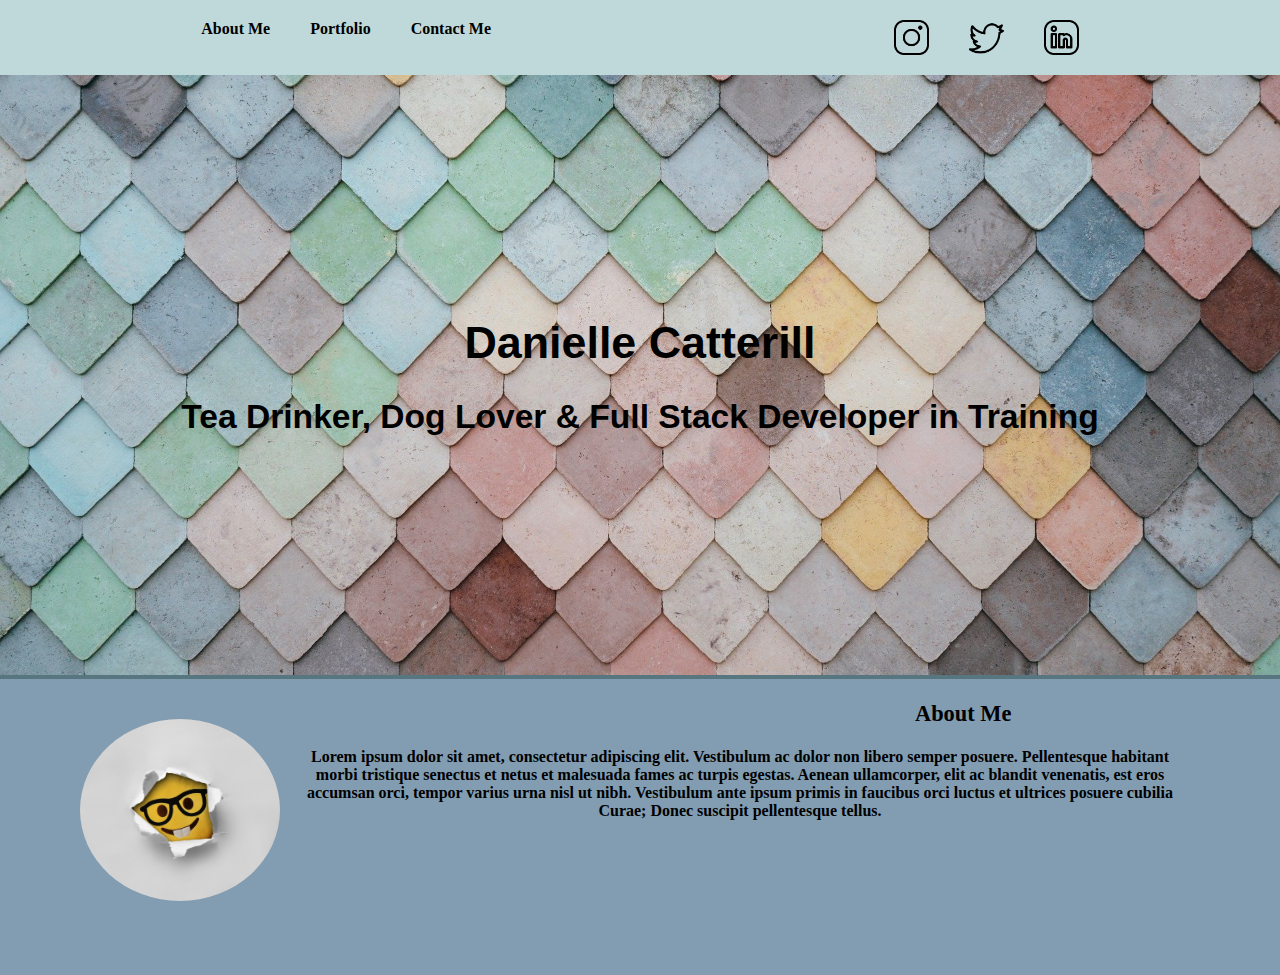
==== task-header.html @ fe7c530a "Merge pull request #2 from danicatt/aboutme" ====
<html>
	<head>
		<link rel="stylesheet" href="task-header.css">
		<meta name="viewport" content="width=device-width, initial-scale=1.0"> 
	</head>
	
	<body>
		<nav class="firstnav">
			<div class="infobar">
				<a href="aboutme"> About Me </a>
				<a href="portfolio"> Portfolio </a>
				<a href="contactme"> Contact Me </a>
			</div>
			
			<div class="social">
				<a href="https://uk.linkedin.com/"><img src="LinkedinLogo.png" img class="socialicons"></a>
				<a href="https://twitter.com/?lang=en-gb"><img src="twitter.png" img class="socialicons"></a>
				<a href="https://www.instagram.com/"><img src="instagram.png" img class="socialicons"></a>
			</div>
		</nav>
		
		<header class="mainintro">
			<div class="maintitle">
				<h1>Danielle Catterill</h1>
				<h2>Tea Drinker, Dog Lover & Full Stack Developer in Training</h2>
			</div>	
		</header>
		
		<section class="aboutme">
				<div><img src="smiley-2055681_1920.jpg" img class="aboutmepic"></div>	
				<div class="aboutmetext">
				<h2>About Me</h2>
				<h3>Lorem ipsum dolor sit amet, consectetur adipiscing elit. Vestibulum ac dolor non libero semper posuere. Pellentesque habitant morbi tristique senectus et netus et 				malesuada fames ac turpis egestas. Aenean ullamcorper, elit ac blandit venenatis, est eros accumsan orci, tempor varius urna nisl ut nibh. Vestibulum ante ipsum primis in 				faucibus orci luctus et ultrices posuere cubilia Curae; Donec suscipit pellentesque tellus.</h3>
				</div>	
		</section>
		
	</body>
</html>
---- task-header.css ----
* {
	box-sizing: border-box;	
}

body {
	margin: 0 auto;
	font-size: 62.5%;
	}

/* Navbar */

.firstnav {
	display: flex;
	flex-direction: row;
	justify-content: space-around;
	width: 100%;
	height: 75px;
	text-decoration: none;
	background-color: rgb(191, 217, 218);
	}

.infobar {
	display: flex;
	justify-content: space-around;
	}

.infobar a {
	display: block;
	flex: flex-start;
	text-decoration: none;
	color: rgb(0, 0, 0);
	padding-top: 20px;
	padding-right: 20px;
	padding-bottom: 20px;
	padding-left: 20px;
	font-family: verdana;
	font-size: 1rem;
	font-weight: bold;
	}
	
.social a {
	display: block;
	float: right;
	padding-top: 20px;
	padding-right: 20px;
	padding-bottom: 20px;
	padding-left: 20px;
	}
	
.socialicons {
	width: 35px;
	height: 35px;
	background-color: rgb(191, 217, 218);
	}

/* Header section (Main image, name & blurb)*/
	
.mainintro {
	width: 100%;
	height: 600px;
	background-image: url(tiles.jpg);
	background-repeat: no-repeat;
	background-position: center;
	background-size: cover;
	display: flex;
	justify-content: center;
	align-items: center;
	text-align: center;
	}
	
.mainintro {
	color: rgb(0,0,0);
	font-family: helvetica;
	font-size: 1.4rem;
	}

@media only screen and (max-width:600px) {
	html {
		 width:100%;}
	 	 }
	
@media only screen and (max-width:600px) {
	.firstnav {
		display: flex;
		flex-direction: column;
		align-items: center;
		padding: 0;
		}
	
	.infobar {
		margin-top: 15%;
		}
		
	.social {
		background-color: rgb(191, 217, 218);
		}
			
	.infobar a {
		text-align: center;
		}
		}
		
/* About Me Section */
		
.aboutme {
	display: flex;
	align-items:row;
	border-top: 4px solid rgb(87, 118, 128);
	width: 100%;
	height: 300px;
	margin: 0;
	background-color: rgb(130, 157, 178);
	}

.aboutme h2 {
	margin: 2%;
	margin-left: 715px;
	font-size: 1.4rem;
	font-family: verdana;
	}
	
.aboutme h3 {
	margin-left: 100px;
	margin-right: 100px;
	text-align: center;
	font-size: 1rem;
	font-family: verdana;
	}
	
.aboutmepic {
	max-width: 200px;
	max-height: 200px;
	margin-left: 40%;
	border-radius: 50%;
	margin-top: 20%;
}
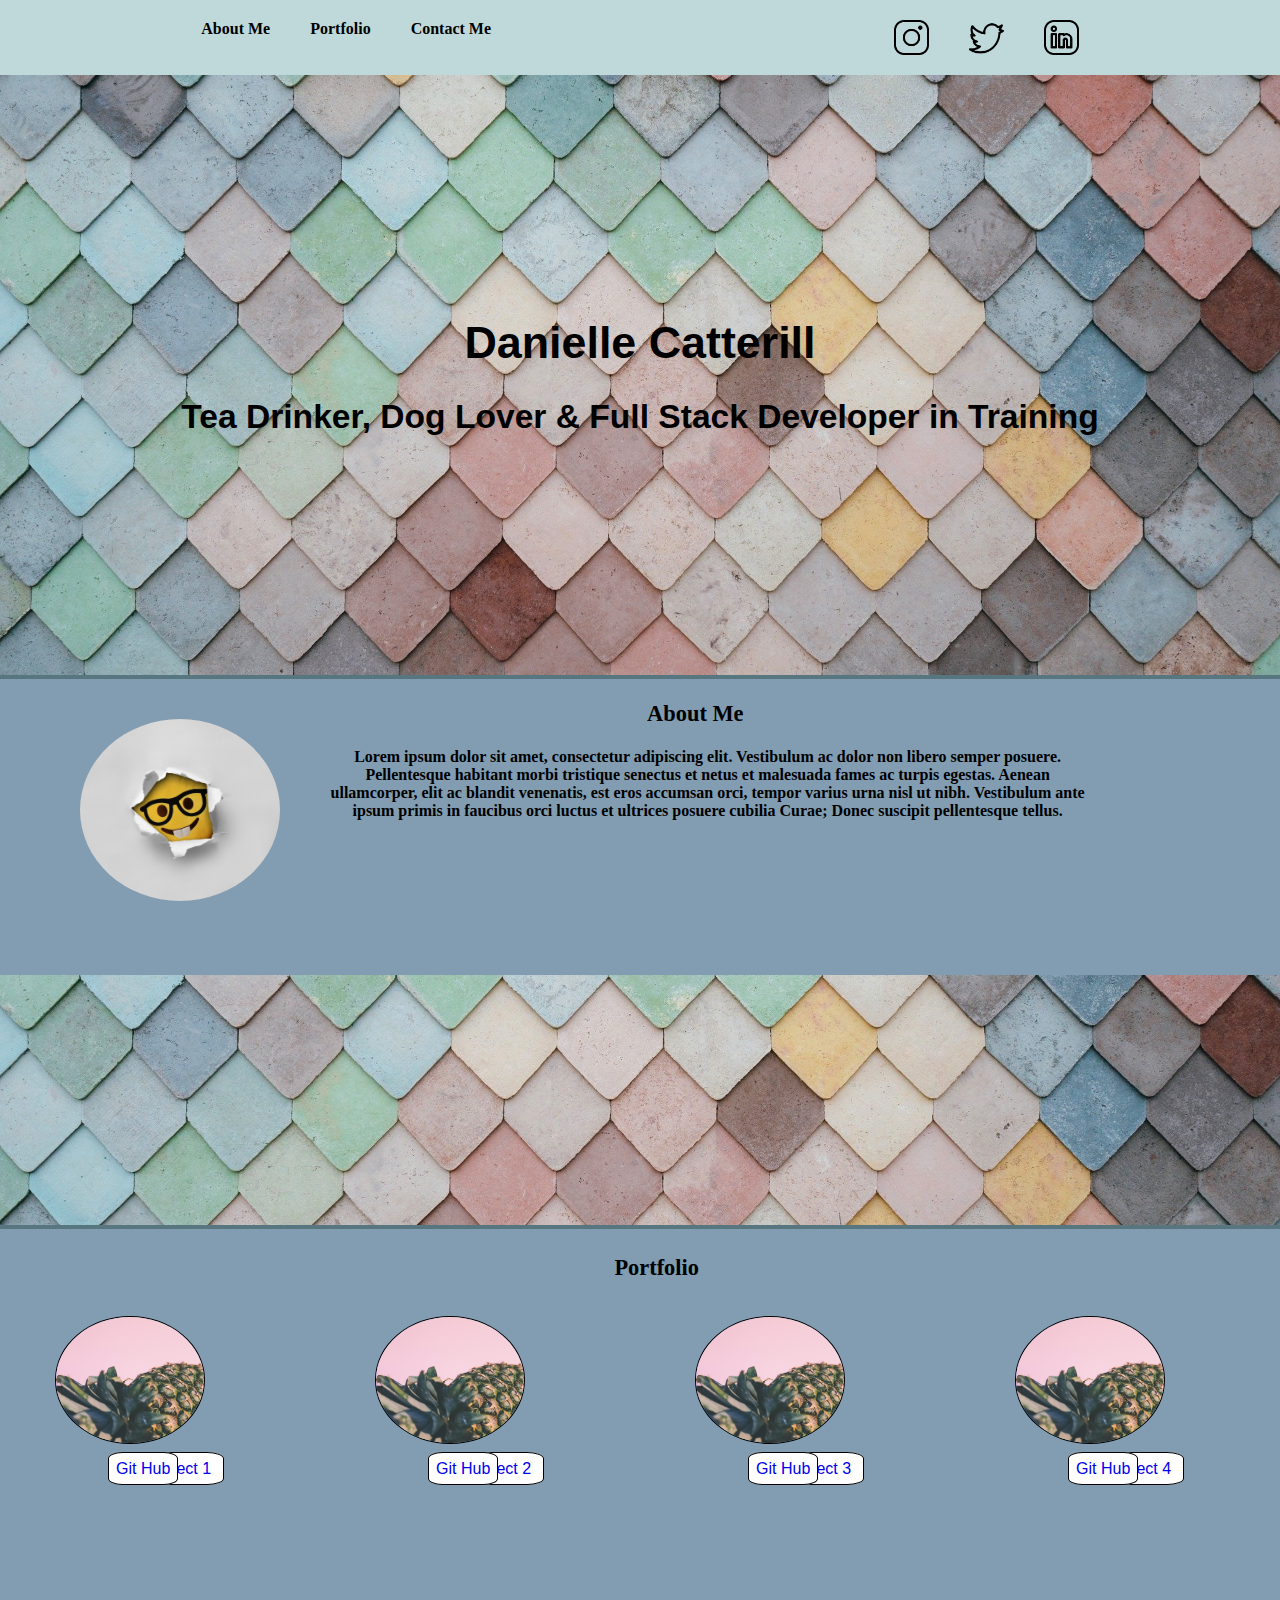
==== commit 264aaf62: "Created project section of portfolio" ====
--- a/task-header.html
+++ b/task-header.html
@@ -27,11 +27,43 @@
 		</header>
 		
 		<section class="aboutme">
-				<div><img src="smiley-2055681_1920.jpg" img class="aboutmepic"></div>	
-				<div class="aboutmetext">
+			<div><img src="smiley-2055681_1920.jpg" img class="aboutmepic"></div>	
+			<div class="aboutmetext">
 				<h2>About Me</h2>
 				<h3>Lorem ipsum dolor sit amet, consectetur adipiscing elit. Vestibulum ac dolor non libero semper posuere. Pellentesque habitant morbi tristique senectus et netus et 				malesuada fames ac turpis egestas. Aenean ullamcorper, elit ac blandit venenatis, est eros accumsan orci, tempor varius urna nisl ut nibh. Vestibulum ante ipsum primis in 				faucibus orci luctus et ultrices posuere cubilia Curae; Donec suscipit pellentesque tellus.</h3>
-				</div>	
+			</div>	
+		</section>
+		
+		<section class="filler"></section>
+		
+		<section class="projectcontainer">
+			<h2> Portfolio </h2>
+			
+			<div class="allprojects">
+				<div class="project">
+					<img src="pineapple.jpg" img class="projectimage"/>
+					<a href="#"> Project 1 </a>
+					<a href="#"> Git Hub </a>
+				</div>
+			
+				<div class="project">
+					<img src="pineapple.jpg" img class="projectimage"/>
+					<a href="#"> Project 2 </a>
+					<a href="#"> Git Hub </a>
+				</div>
+			
+				<div class="project">
+					<img src="pineapple.jpg" img class="projectimage"/>
+					<a href="#"> Project 3 </a>
+					<a href="#"> Git Hub </a>
+				</div>
+				
+				<div class="project">
+					<img src="pineapple.jpg" img class="projectimage"/>
+					<a href="#"> Project 4 </a>
+					<a href="#"> Git Hub </a>
+				</div>
+			</div>
 		</section>
 		
 	</body>
--- a/task-header.css
+++ b/task-header.css
@@ -5,7 +5,7 @@
 body {
 	margin: 0 auto;
 	font-size: 62.5%;
-	}
+}
 
 /* Navbar */
 
@@ -17,12 +17,12 @@
 	height: 75px;
 	text-decoration: none;
 	background-color: rgb(191, 217, 218);
-	}
+}
 
 .infobar {
 	display: flex;
 	justify-content: space-around;
-	}
+}
 
 .infobar a {
 	display: block;
@@ -36,7 +36,7 @@
 	font-family: verdana;
 	font-size: 1rem;
 	font-weight: bold;
-	}
+}
 	
 .social a {
 	display: block;
@@ -45,13 +45,13 @@
 	padding-right: 20px;
 	padding-bottom: 20px;
 	padding-left: 20px;
-	}
+}
 	
 .socialicons {
 	width: 35px;
 	height: 35px;
 	background-color: rgb(191, 217, 218);
-	}
+}
 
 /* Header section (Main image, name & blurb)*/
 	
@@ -66,18 +66,18 @@
 	justify-content: center;
 	align-items: center;
 	text-align: center;
-	}
+}
 	
 .mainintro {
 	color: rgb(0,0,0);
 	font-family: helvetica;
 	font-size: 1.4rem;
-	}
+}
 
 @media only screen and (max-width:600px) {
 	html {
 		 width:100%;}
-	 	 }
+}
 	
 @media only screen and (max-width:600px) {
 	.firstnav {
@@ -85,20 +85,20 @@
 		flex-direction: column;
 		align-items: center;
 		padding: 0;
-		}
+}
 	
 	.infobar {
 		margin-top: 15%;
-		}
+}
 		
 	.social {
 		background-color: rgb(191, 217, 218);
-		}
+}
 			
 	.infobar a {
 		text-align: center;
-		}
-		}
+	}
+}
 		
 /* About Me Section */
 		
@@ -110,22 +110,22 @@
 	height: 300px;
 	margin: 0;
 	background-color: rgb(130, 157, 178);
-	}
+}
 
 .aboutme h2 {
 	margin: 2%;
-	margin-left: 715px;
+	margin-left: 41.4%;
 	font-size: 1.4rem;
 	font-family: verdana;
-	}
+}
 	
 .aboutme h3 {
-	margin-left: 100px;
-	margin-right: 100px;
+	margin-left: 12%;
+	margin-right: 18%;
 	text-align: center;
 	font-size: 1rem;
 	font-family: verdana;
-	}
+}
 	
 .aboutmepic {
 	max-width: 200px;
@@ -135,9 +135,76 @@
 	margin-top: 20%;
 }
 
-	
-
-
-	
-
-
+/* Filler */
+
+.filler {
+	width: 100%;
+	height: 250px;
+	background-image: url(tiles.jpg);
+	background-repeat: no-repeat;
+	background-position: center;
+	background-size: cover;	
+}
+
+/* Project Section */
+
+.projectcontainer {
+	border-top: 4px solid rgb(87, 118, 128);
+	width: 100%;
+	height: 300px;
+	margin: 0;
+	background-color: rgb(130, 157, 178);
+	width: 100%;
+	height: 800px;
+}
+
+.allprojects {
+	display: flex;
+	flex-direction: row;
+	align-items: flex-start;
+}
+
+.projectcontainer h2 {
+	margin: 2%;
+	margin-left: 48%;
+	font-size: 1.4rem;
+	font-family: verdana;
+}
+
+.project {
+	margin: 10px;
+}
+
+
+.projectimage {
+	border-radius: 50%;
+	border: 1px solid rgb(0,0,0);
+	max-width: 50%;
+	max-height: 40%;
+	margin-left: 15%;
+	margin-bottom: 30px;	
+}
+
+.allprojects a {
+	margin-left: -22.5%;
+	margin-right: -16%;
+	padding: 7px;
+	margin-top: 100px;
+	width: 250px;
+	height: 42px;
+	border-radius: 20%;
+	font-family: helvetica;
+	font-size: 1rem;
+	border: 1px solid rgb(0,0,0);
+	background-color:rgb(255,255,255);
+	text-decoration: none;
+}
+
+
+
+	
+
+
+	
+
+
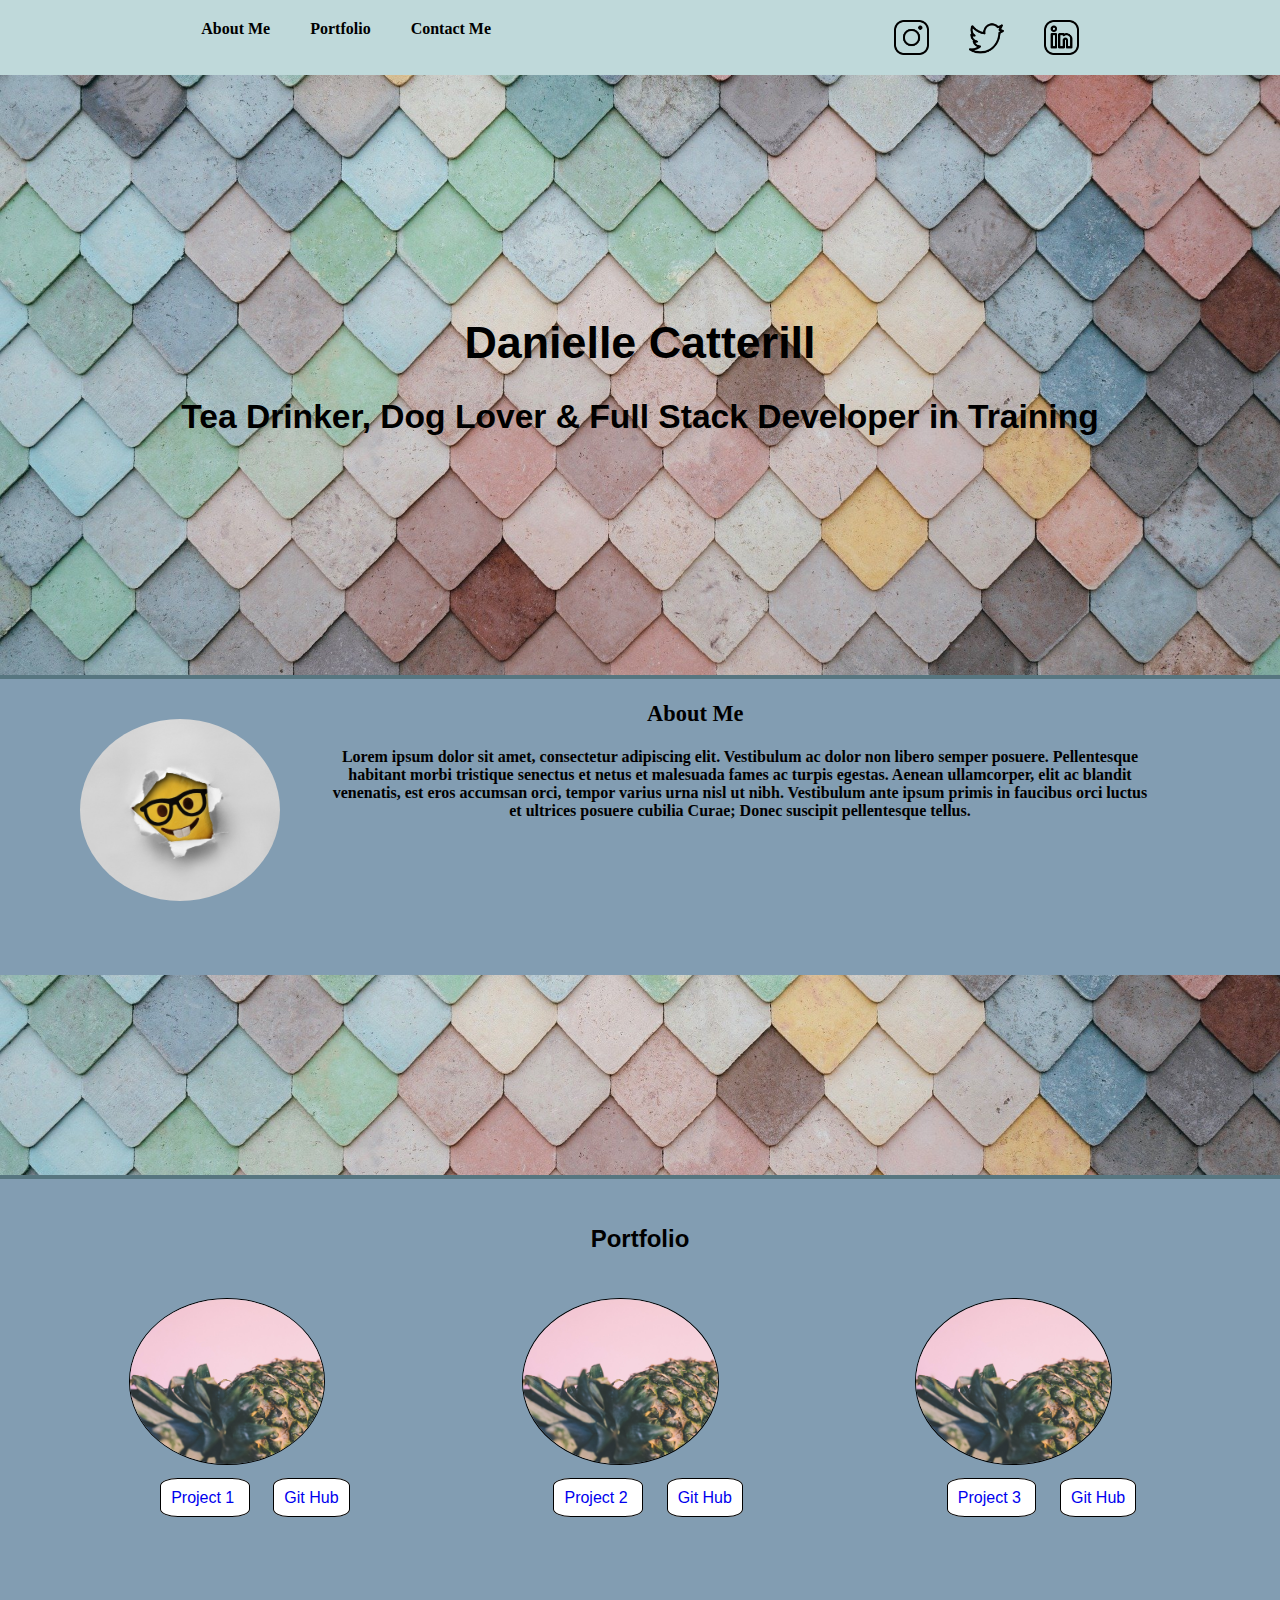
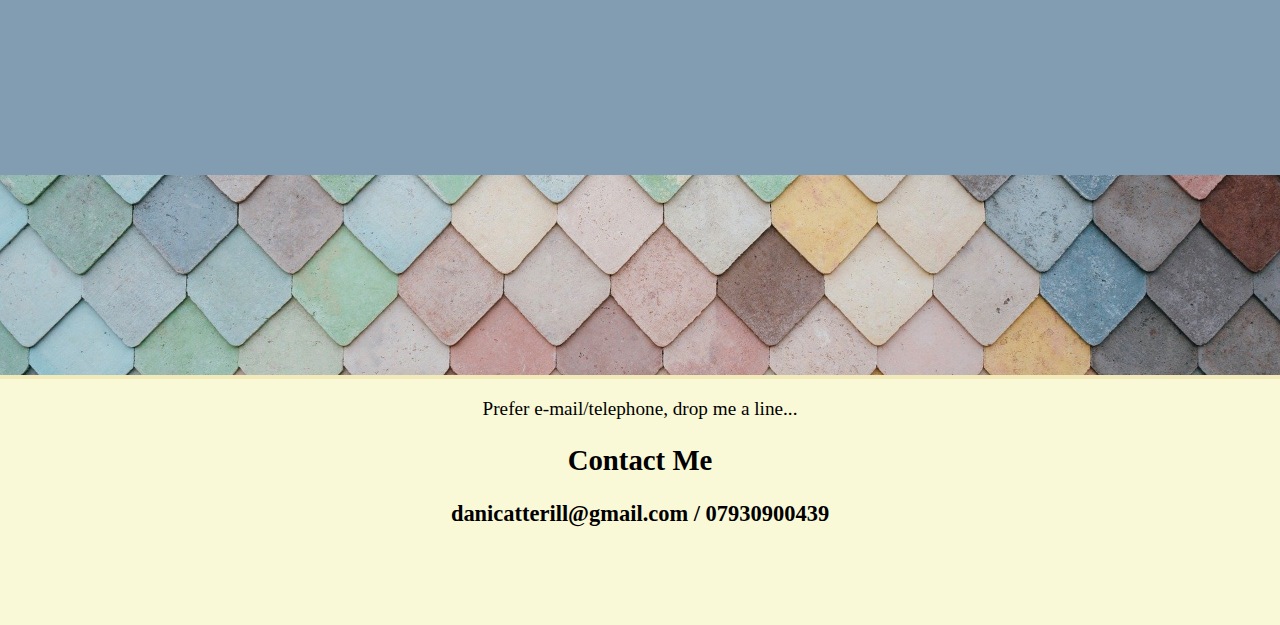
==== commit ff72153f: "Finished header and added contact section" ====
--- a/task-header.html
+++ b/task-header.html
@@ -41,30 +41,32 @@
 			
 			<div class="allprojects">
 				<div class="project">
-					<img src="pineapple.jpg" img class="projectimage"/>
+					<div><img src="pineapple.jpg" img class="projectimage"/></div>
 					<a href="#"> Project 1 </a>
 					<a href="#"> Git Hub </a>
 				</div>
 			
 				<div class="project">
-					<img src="pineapple.jpg" img class="projectimage"/>
+					<div><img src="pineapple.jpg" img class="projectimage"/></div>
 					<a href="#"> Project 2 </a>
 					<a href="#"> Git Hub </a>
 				</div>
 			
 				<div class="project">
-					<img src="pineapple.jpg" img class="projectimage"/>
+					<div><img src="pineapple.jpg" img class="projectimage"/></div>
 					<a href="#"> Project 3 </a>
-					<a href="#"> Git Hub </a>
-				</div>
-				
-				<div class="project">
-					<img src="pineapple.jpg" img class="projectimage"/>
-					<a href="#"> Project 4 </a>
 					<a href="#"> Git Hub </a>
 				</div>
 			</div>
 		</section>
 		
+		<section class="filler"></section>
+		
+		<section class="contactme"> 
+			<p> Prefer e-mail/telephone, drop me a line... </p>
+			<h2>Contact Me</h2>
+			<h3> danicatterill@gmail.com / 07930900439 </h3>
+		</section>
+		
 	</body>
 </html>--- a/task-header.css
+++ b/task-header.css
@@ -121,7 +121,7 @@
 	
 .aboutme h3 {
 	margin-left: 12%;
-	margin-right: 18%;
+	margin-right: 12%;
 	text-align: center;
 	font-size: 1rem;
 	font-family: verdana;
@@ -139,7 +139,7 @@
 
 .filler {
 	width: 100%;
-	height: 250px;
+	height: 200px;
 	background-image: url(tiles.jpg);
 	background-repeat: no-repeat;
 	background-position: center;
@@ -151,46 +151,39 @@
 .projectcontainer {
 	border-top: 4px solid rgb(87, 118, 128);
 	width: 100%;
-	height: 300px;
+	height: 600px;
 	margin: 0;
 	background-color: rgb(130, 157, 178);
-	width: 100%;
-	height: 800px;
+}
+
+.projectcontainer h2 {
+	font-size: 1.5rem;
+	font-family: helvetica;
+	text-align: center;
+	padding: 2%;
 }
 
 .allprojects {
 	display: flex;
-	flex-direction: row;
-	align-items: flex-start;
-}
-
-.projectcontainer h2 {
-	margin: 2%;
-	margin-left: 48%;
-	font-size: 1.4rem;
-	font-family: verdana;
-}
-
-.project {
-	margin: 10px;
-}
-
+	justify-content: flex-start;
+	margin-left: 50px;
+	margin-right: 50px;
+}
 
 .projectimage {
 	border-radius: 50%;
 	border: 1px solid rgb(0,0,0);
 	max-width: 50%;
-	max-height: 40%;
-	margin-left: 15%;
-	margin-bottom: 30px;	
+	margin-left: 20%;
+	margin-bottom: 24px;	
 }
 
 .allprojects a {
-	margin-left: -22.5%;
-	margin-right: -16%;
-	padding: 7px;
-	margin-top: 100px;
-	width: 250px;
+	margin-left: 28%;
+	margin-right: -22%;
+	padding: 10px;
+	margin-top: 0;
+	width: 100%;
 	height: 42px;
 	border-radius: 20%;
 	font-family: helvetica;
@@ -201,10 +194,27 @@
 }
 
 
-
-	
-
-
-	
-
-
+/* Contact Me Section */
+
+.contactme {
+	border-top: 4px solid rgb(242, 234, 184);
+	width: 100%;
+	height: 250px;
+	margin: 0;
+	background-color: rgb(250, 249, 215);
+	text-align: center;
+	font-size: 1.2rem;
+	font-family: verdana;
+	
+}
+
+
+
+
+
+	
+
+
+	
+
+
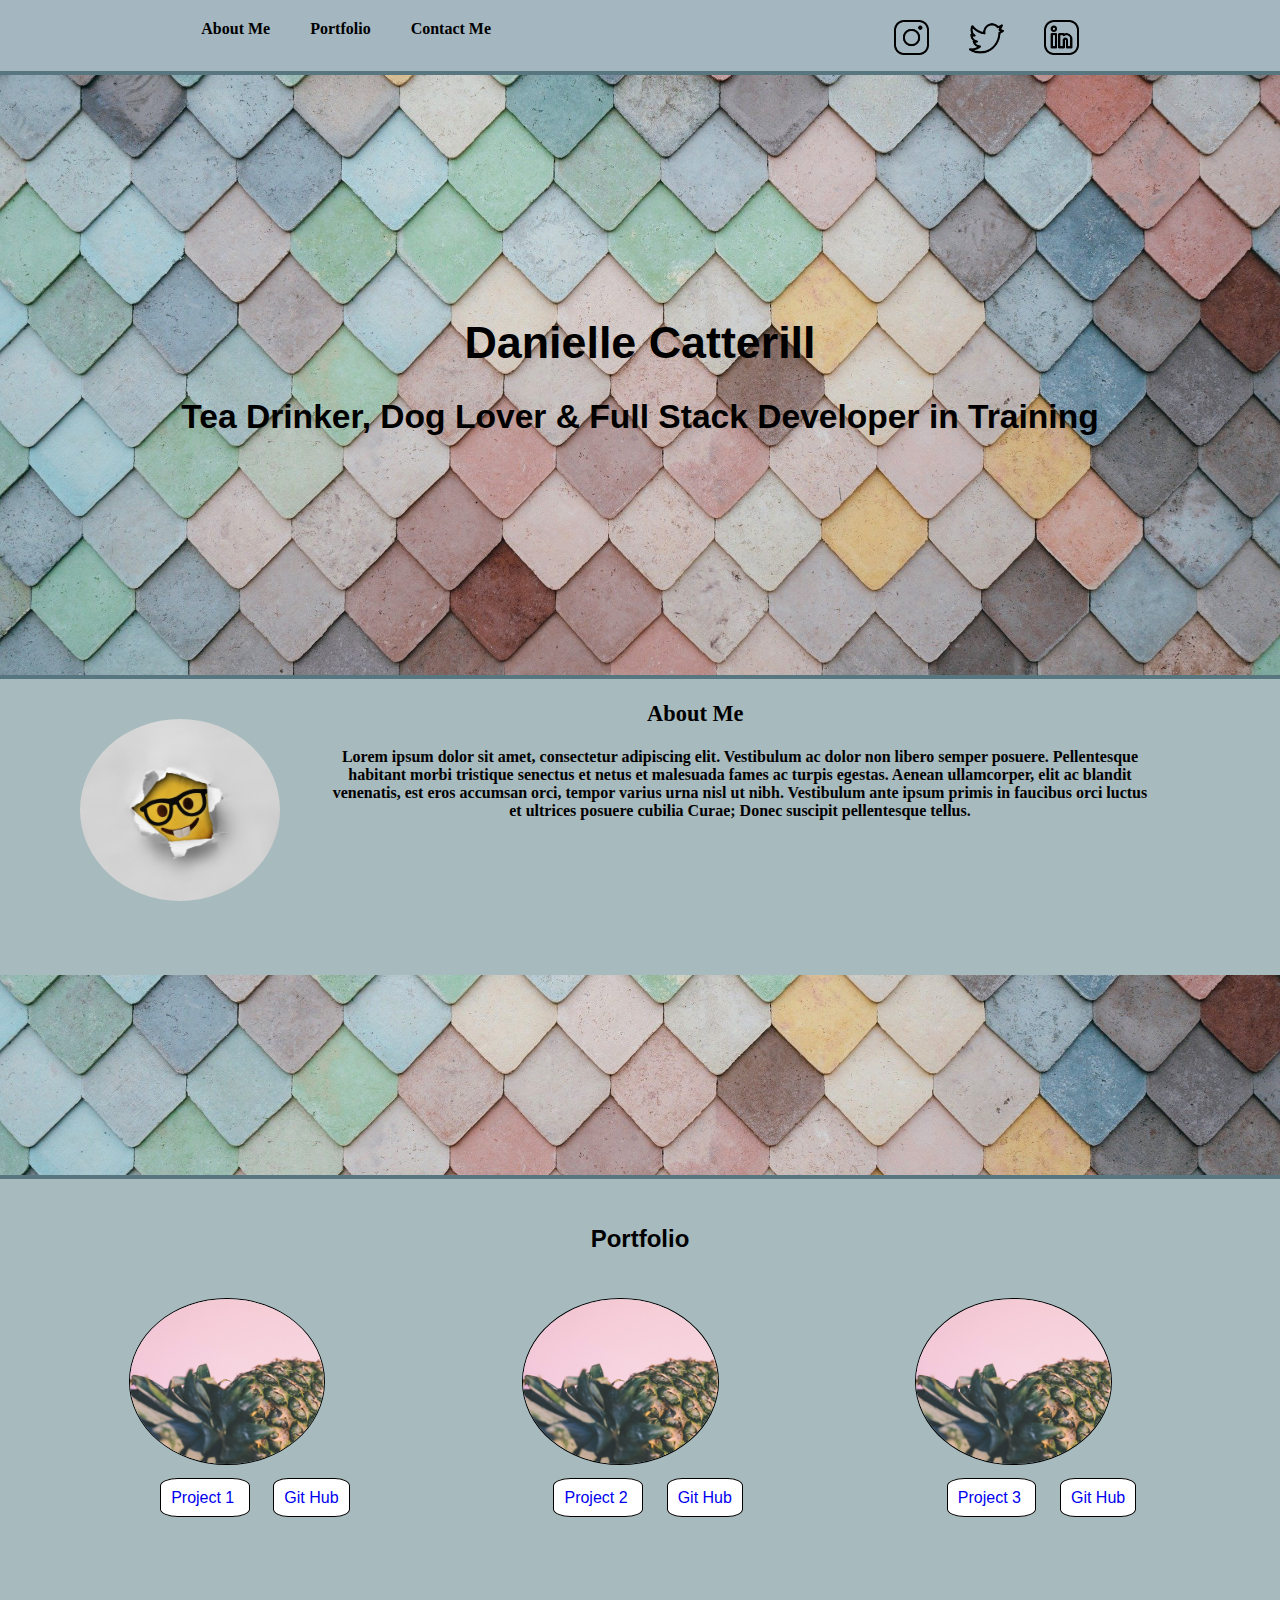
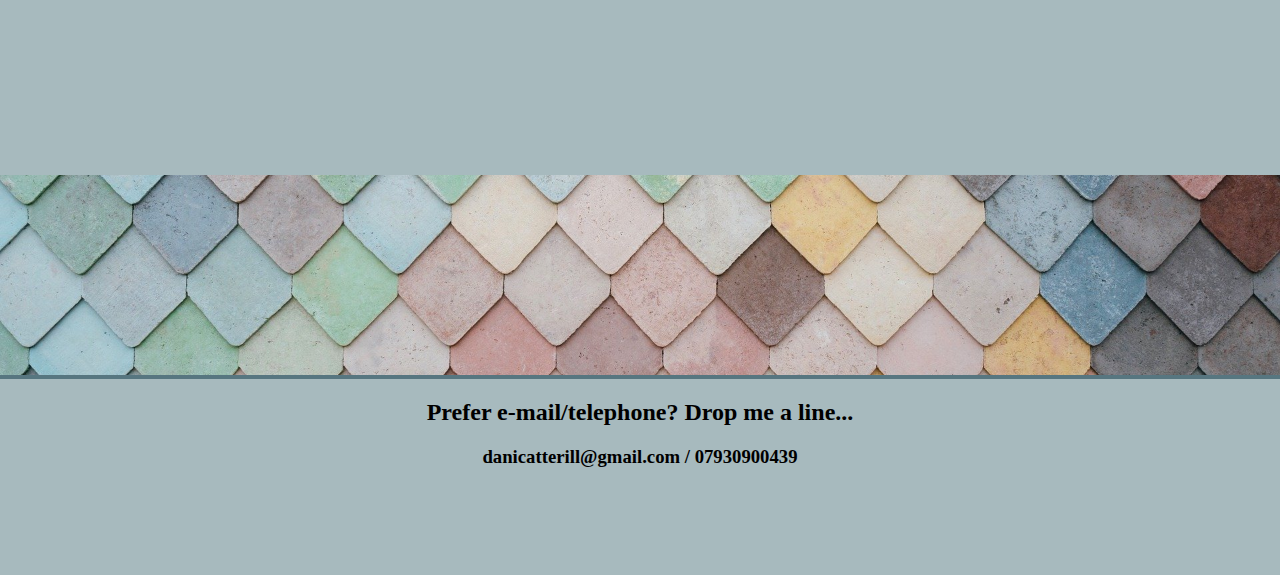
==== commit 85ce1257: "Updated text on contact me and added additional styling" ====
--- a/task-header.html
+++ b/task-header.html
@@ -63,8 +63,7 @@
 		<section class="filler"></section>
 		
 		<section class="contactme"> 
-			<p> Prefer e-mail/telephone, drop me a line... </p>
-			<h2>Contact Me</h2>
+			<h2>Prefer e-mail/telephone? Drop me a line...</h2>
 			<h3> danicatterill@gmail.com / 07930900439 </h3>
 		</section>
 		
--- a/task-header.css
+++ b/task-header.css
@@ -16,7 +16,8 @@
 	width: 100%;
 	height: 75px;
 	text-decoration: none;
-	background-color: rgb(191, 217, 218);
+	background-color: #a4b6c0;
+	border-bottom: 4px solid rgb(87, 118, 128);
 }
 
 .infobar {
@@ -50,7 +51,7 @@
 .socialicons {
 	width: 35px;
 	height: 35px;
-	background-color: rgb(191, 217, 218);
+	background-color: #a4b6c0);
 }
 
 /* Header section (Main image, name & blurb)*/
@@ -92,7 +93,7 @@
 }
 		
 	.social {
-		background-color: rgb(191, 217, 218);
+		background-color: #a4b6c0);
 }
 			
 	.infobar a {
@@ -109,7 +110,7 @@
 	width: 100%;
 	height: 300px;
 	margin: 0;
-	background-color: rgb(130, 157, 178);
+	background-color: #a7babe;
 }
 
 .aboutme h2 {
@@ -153,7 +154,7 @@
 	width: 100%;
 	height: 600px;
 	margin: 0;
-	background-color: rgb(130, 157, 178);
+	background-color: #a7babe;
 }
 
 .projectcontainer h2 {
@@ -197,24 +198,24 @@
 /* Contact Me Section */
 
 .contactme {
-	border-top: 4px solid rgb(242, 234, 184);
-	width: 100%;
-	height: 250px;
+	border-top: 4px solid rgb(87, 118, 128);
+	width: 100%;
+	height: 200px;
 	margin: 0;
-	background-color: rgb(250, 249, 215);
-	text-align: center;
-	font-size: 1.2rem;
-	font-family: verdana;
-	
-}
-
-
-
-
-
-	
-
-
-	
-
-
+	background-color: #a7babe;
+	text-align: center;
+	font-size: 1rem;
+	font-family: verdana;
+	
+}
+
+
+
+
+
+	
+
+
+	
+
+
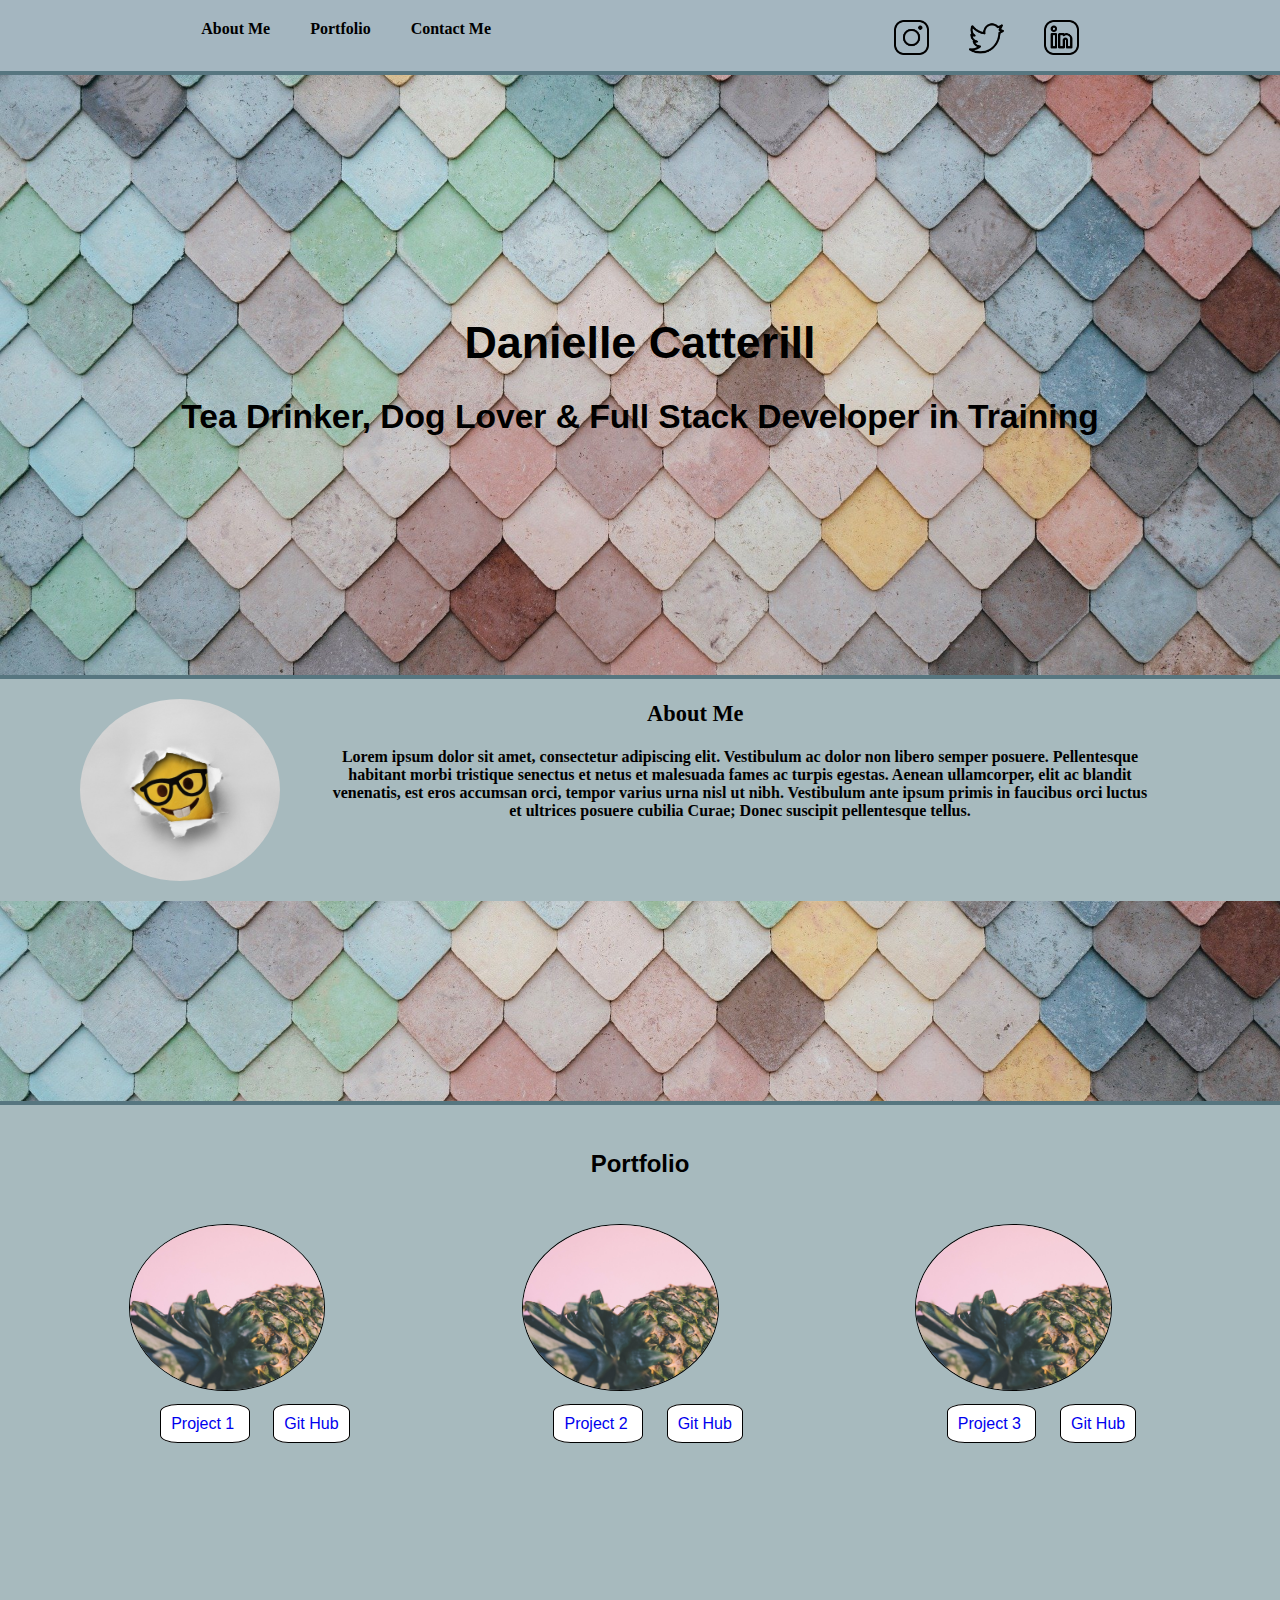
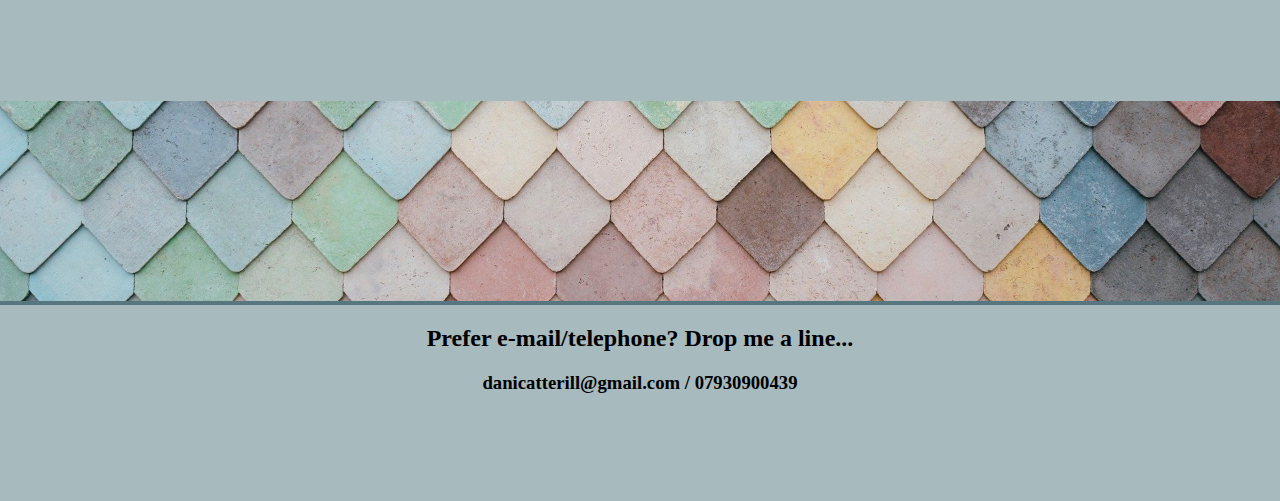
==== commit e1bb8306: "Saving at end of day. Beginning media queries" ====
--- a/task-header.html
+++ b/task-header.html
@@ -27,7 +27,7 @@
 		</header>
 		
 		<section class="aboutme">
-			<div><img src="smiley-2055681_1920.jpg" img class="aboutmepic"></div>	
+				<div><img src="smiley-2055681_1920.jpg" img class="aboutmepic"></div>	
 			<div class="aboutmetext">
 				<h2>About Me</h2>
 				<h3>Lorem ipsum dolor sit amet, consectetur adipiscing elit. Vestibulum ac dolor non libero semper posuere. Pellentesque habitant morbi tristique senectus et netus et 				malesuada fames ac turpis egestas. Aenean ullamcorper, elit ac blandit venenatis, est eros accumsan orci, tempor varius urna nisl ut nibh. Vestibulum ante ipsum primis in 				faucibus orci luctus et ultrices posuere cubilia Curae; Donec suscipit pellentesque tellus.</h3>
--- a/task-header.css
+++ b/task-header.css
@@ -89,11 +89,15 @@
 }
 	
 	.infobar {
-		margin-top: 15%;
+		margin-top: 20%;
 }
 		
 	.social {
-		background-color: #a4b6c0);
+		background-color: #a4b6c0;
+		border-left: 4px solid rgb(87, 118, 128);
+		border-bottom: 4px solid rgb(87, 118, 128);
+		border-right: 4px solid rgb(87, 118, 128);
+		border-top: 4px solid rgb(87, 118, 128);
 }
 			
 	.infobar a {
@@ -108,7 +112,6 @@
 	align-items:row;
 	border-top: 4px solid rgb(87, 118, 128);
 	width: 100%;
-	height: 300px;
 	margin: 0;
 	background-color: #a7babe;
 }
@@ -129,11 +132,13 @@
 }
 	
 .aboutmepic {
+	display: block;
 	max-width: 200px;
 	max-height: 200px;
 	margin-left: 40%;
 	border-radius: 50%;
-	margin-top: 20%;
+	margin-top: 10%;
+	margin-bottom: 10%;
 }
 
 /* Filler */
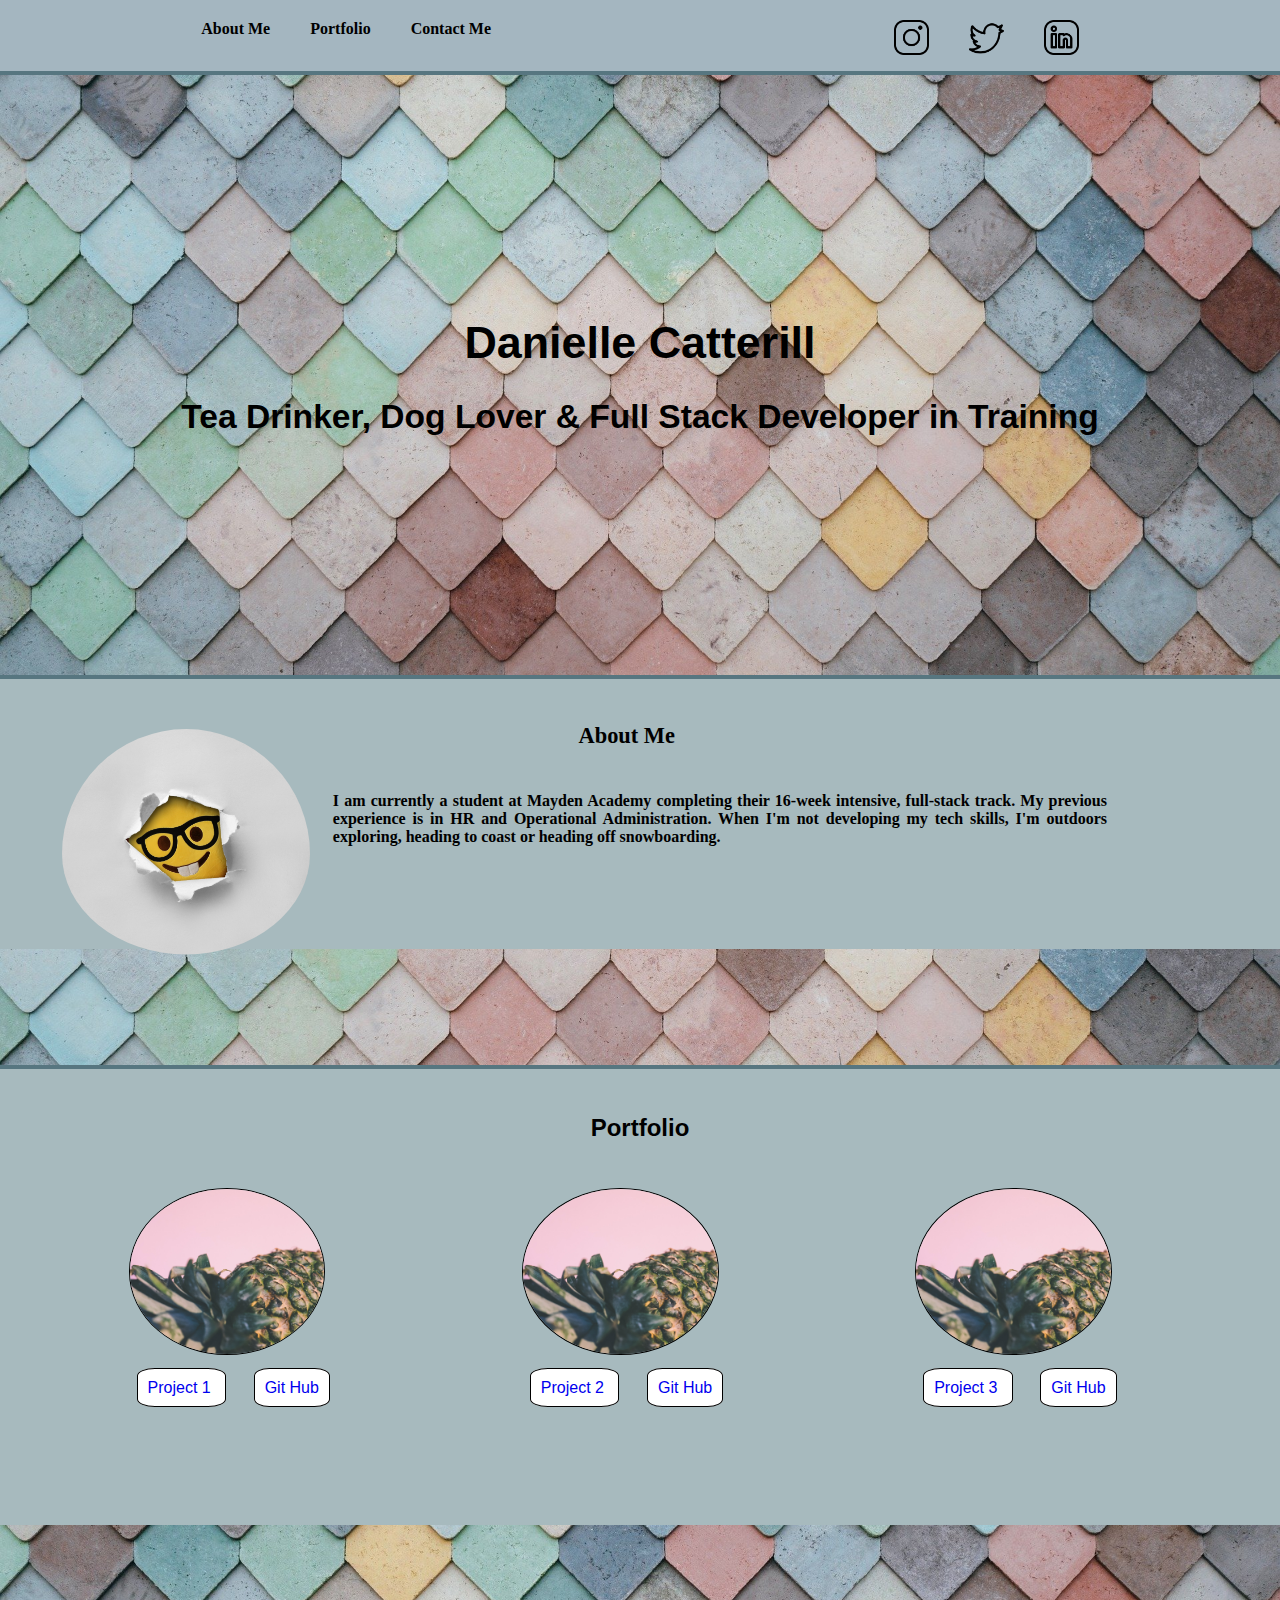
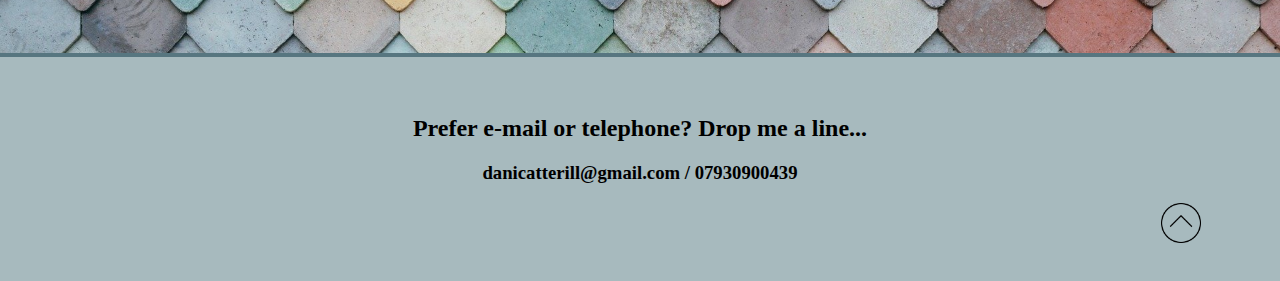
==== commit a8fcd98c: "Added in waiting pages for project links and Back to Top button" ====
--- a/task-header.html
+++ b/task-header.html
@@ -8,7 +8,7 @@
 		<nav class="firstnav">
 			<div class="infobar">
 				<a href="aboutme"> About Me </a>
-				<a href="portfolio"> Portfolio </a>
+				<a href="project"> Portfolio </a>
 				<a href="contactme"> Contact Me </a>
 			</div>
 			
@@ -30,7 +30,7 @@
 				<div><img src="smiley-2055681_1920.jpg" img class="aboutmepic"></div>	
 			<div class="aboutmetext">
 				<h2>About Me</h2>
-				<h3>Lorem ipsum dolor sit amet, consectetur adipiscing elit. Vestibulum ac dolor non libero semper posuere. Pellentesque habitant morbi tristique senectus et netus et 				malesuada fames ac turpis egestas. Aenean ullamcorper, elit ac blandit venenatis, est eros accumsan orci, tempor varius urna nisl ut nibh. Vestibulum ante ipsum primis in 				faucibus orci luctus et ultrices posuere cubilia Curae; Donec suscipit pellentesque tellus.</h3>
+				<h3>I am currently a student at Mayden Academy completing their 16-week intensive, full-stack track. My previous experience is in HR and Operational Administration. When I'm 				not developing my tech skills, I'm outdoors exploring, heading to coast or heading off snowboarding. </h3>
 			</div>	
 		</section>
 		
@@ -42,20 +42,20 @@
 			<div class="allprojects">
 				<div class="project">
 					<div><img src="pineapple.jpg" img class="projectimage"/></div>
-					<a href="#"> Project 1 </a>
-					<a href="#"> Git Hub </a>
+					<a href="waiting.html"> Project 1 </a>
+					<a href="mergeconflicts.jpg"> Git Hub </a>
 				</div>
 			
 				<div class="project">
 					<div><img src="pineapple.jpg" img class="projectimage"/></div>
-					<a href="#"> Project 2 </a>
-					<a href="#"> Git Hub </a>
+					<a href="waiting.html"> Project 2 </a>
+					<a href="mergeconflicts.jpg"> Git Hub </a>
 				</div>
 			
 				<div class="project">
 					<div><img src="pineapple.jpg" img class="projectimage"/></div>
-					<a href="#"> Project 3 </a>
-					<a href="#"> Git Hub </a>
+					<a href="waiting.html">Project 3 </a>
+					<a href="mergeconflicts.jpg"> Git Hub </a>
 				</div>
 			</div>
 		</section>
@@ -63,9 +63,9 @@
 		<section class="filler"></section>
 		
 		<section class="contactme"> 
-			<h2>Prefer e-mail/telephone? Drop me a line...</h2>
+			<h2>Prefer e-mail or telephone? Drop me a line...</h2>
 			<h3> danicatterill@gmail.com / 07930900439 </h3>
+			<a href="#top"><img src="toparrow.png" class="back2top"/></a>
 		</section>
-		
 	</body>
 </html>--- a/task-header.css
+++ b/task-header.css
@@ -5,6 +5,11 @@
 body {
 	margin: 0 auto;
 	font-size: 62.5%;
+	background-image: url(tiles.jpg);
+	background-repeat: repeat;
+	background-position: center;
+	background-size: contain;	
+	width: 100%;
 }
 
 /* Navbar */
@@ -108,48 +113,46 @@
 /* About Me Section */
 		
 .aboutme {
-	display: flex;
-	align-items:row;
+	display: float;
 	border-top: 4px solid rgb(87, 118, 128);
 	width: 100%;
-	margin: 0;
 	background-color: #a7babe;
+	padding: 2%;
 }
 
 .aboutme h2 {
-	margin: 2%;
-	margin-left: 41.4%;
+	margin-left: 45%;
 	font-size: 1.4rem;
 	font-family: verdana;
 }
 	
 .aboutme h3 {
-	margin-left: 12%;
-	margin-right: 12%;
-	text-align: center;
+	margin-left: 23%;
+	margin-right: 10%;
+	padding: 2%;
+	padding-bottom: 5%;
+	text-align: justify;
 	font-size: 1rem;
 	font-family: verdana;
 }
 	
 .aboutmepic {
-	display: block;
-	max-width: 200px;
-	max-height: 200px;
-	margin-left: 40%;
+	float: left;
+	max-width: 250px;
+	max-height: 250px;
+	margin-left: 3%;
 	border-radius: 50%;
-	margin-top: 10%;
-	margin-bottom: 10%;
-}
-
-/* Filler */
-
-.filler {
-	width: 100%;
-	height: 200px;
-	background-image: url(tiles.jpg);
-	background-repeat: no-repeat;
-	background-position: center;
-	background-size: cover;	
+	margin-top: 2%;
+	padding-bottom:2%;
+	border: 0;
+	
+}
+
+@media only screen and (max-width: 600px) {
+	.aboutmepic {
+		display: block;
+		margin-left: 25%;
+	}
 }
 
 /* Project Section */
@@ -157,8 +160,8 @@
 .projectcontainer {
 	border-top: 4px solid rgb(87, 118, 128);
 	width: 100%;
-	height: 600px;
-	margin: 0;
+	padding-bottom: 10%;
+	margin-top: 9%;
 	background-color: #a7babe;
 }
 
@@ -184,13 +187,12 @@
 	margin-bottom: 24px;	
 }
 
-.allprojects a {
-	margin-left: 28%;
-	margin-right: -22%;
+.project a {
+	margin-left: 22%;
+	margin-right: -15%;
 	padding: 10px;
 	margin-top: 0;
 	width: 100%;
-	height: 42px;
 	border-radius: 20%;
 	font-family: helvetica;
 	font-size: 1rem;
@@ -199,28 +201,65 @@
 	text-decoration: none;
 }
 
+@media only screen and (max-width: 850px) {
+	.allprojects {
+		display: flex;
+		flex-direction: row;
+		flex-wrap: wrap;
+		margin-left: 19%;
+	}
+}	
+
+@media only screen and (max-width: 800px) {
+	.project a {
+		font-family: helvetica;
+		font-size: 0.8rem;
+		border: 1px solid rgb(0,0,0);
+		margin-left: 18%;
+		margin-right: -17%;
+	}
+}
+
+
+@media only screen and (max-width: 800px){
+	.projectimage {
+		margin-top:7%;
+	}
+	
+}
 
 /* Contact Me Section */
 
 .contactme {
 	border-top: 4px solid rgb(87, 118, 128);
-	width: 100%;
-	height: 200px;
-	margin: 0;
+	margin-top: 10%;
+	width: 100%;
 	background-color: #a7babe;
 	text-align: center;
 	font-size: 1rem;
 	font-family: verdana;
-	
-}
-
-
-
-
-
-	
-
-
-	
-
-
+	padding: 3%;
+}
+
+.back2top {
+	float: none;
+	max-width: 40px;
+	max-height: 40px;
+}
+
+.back2top {
+	margin-left: 90%;
+}
+
+
+
+
+
+
+
+	
+
+
+	
+
+
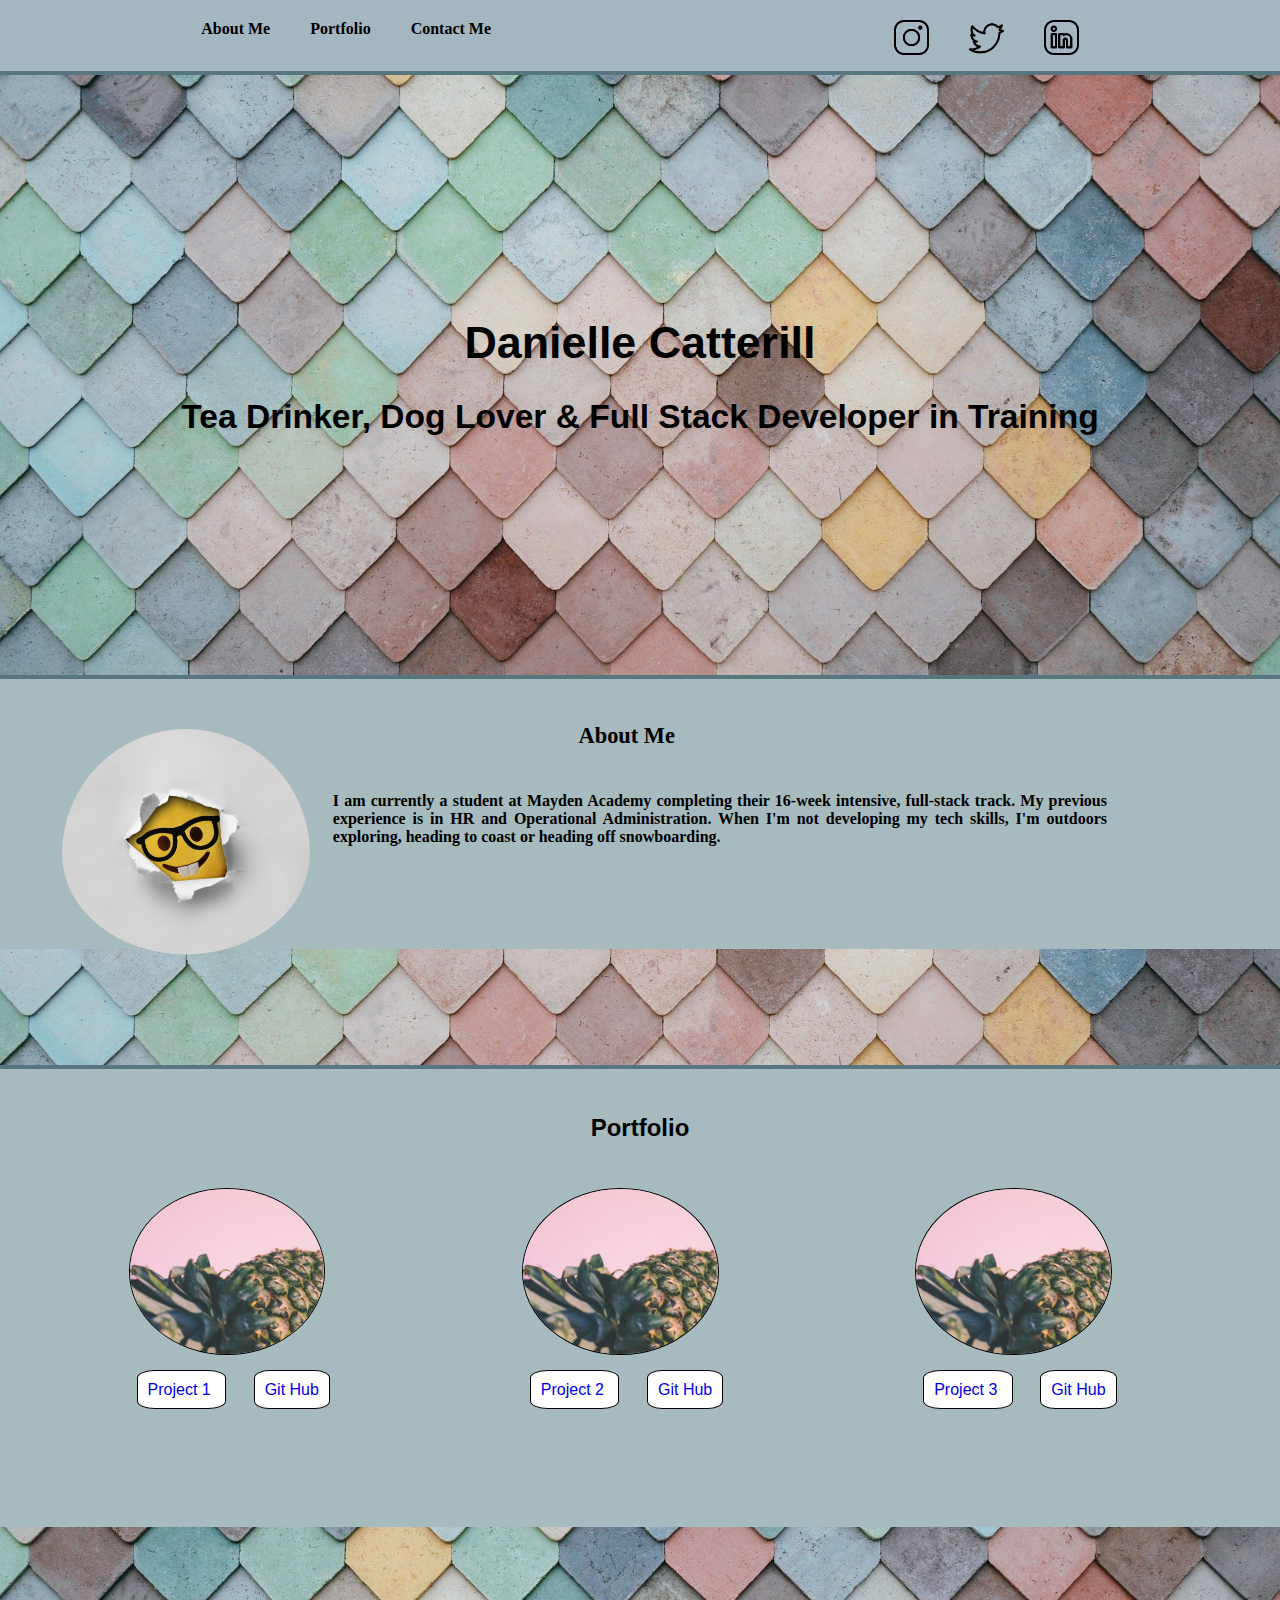
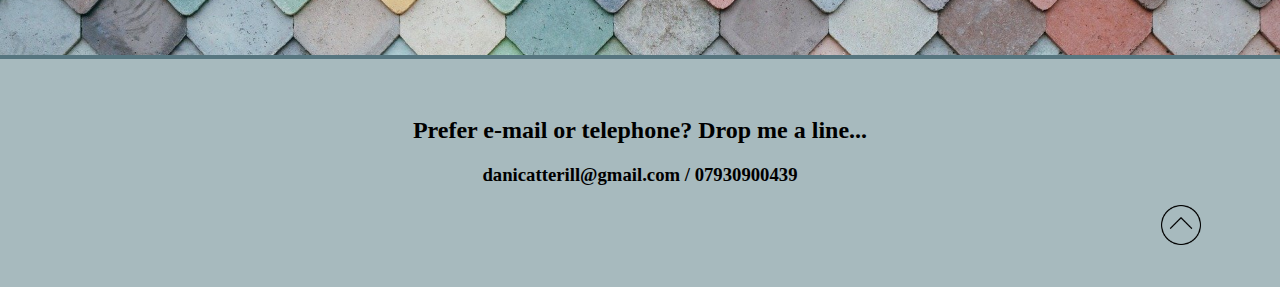
==== commit 07a5a826: "Made updates following code review" ====
--- a/task-header.html
+++ b/task-header.html
@@ -1,4 +1,6 @@
-<html>
+<!DOCTYPE html>
+<html lang="en">
+
 	<head>
 		<link rel="stylesheet" href="task-header.css">
 		<meta name="viewport" content="width=device-width, initial-scale=1.0"> 
@@ -7,15 +9,15 @@
 	<body>
 		<nav class="firstnav">
 			<div class="infobar">
-				<a href="aboutme"> About Me </a>
-				<a href="project"> Portfolio </a>
-				<a href="contactme"> Contact Me </a>
+				<a href="#myname"> About Me </a>
+				<a href="#portfoliotitle"> Portfolio </a>
+				<a href="#contactdetails"> Contact Me </a>
 			</div>
 			
 			<div class="social">
-				<a href="https://uk.linkedin.com/"><img src="LinkedinLogo.png" img class="socialicons"></a>
-				<a href="https://twitter.com/?lang=en-gb"><img src="twitter.png" img class="socialicons"></a>
-				<a href="https://www.instagram.com/"><img src="instagram.png" img class="socialicons"></a>
+				<a href="https://www.linkedin.com/in/danielle-catterill-013b9b75/"><img src="LinkedinLogo.png" img class="socialicons"></a>
+				<a href="https://twitter.com/StewardDando118"><img src="twitter.png" img class="socialicons"></a>
+				<a href="https://www.instagram.com/dando118/"><img src="instagram.png" img class="socialicons"></a>
 			</div>
 		</nav>
 		
@@ -29,15 +31,15 @@
 		<section class="aboutme">
 				<div><img src="smiley-2055681_1920.jpg" img class="aboutmepic"></div>	
 			<div class="aboutmetext">
-				<h2>About Me</h2>
-				<h3>I am currently a student at Mayden Academy completing their 16-week intensive, full-stack track. My previous experience is in HR and Operational Administration. When I'm 				not developing my tech skills, I'm outdoors exploring, heading to coast or heading off snowboarding. </h3>
+				<h2 id="myname">About Me</h2>
+				<p>I am currently a student at Mayden Academy completing their 16-week intensive, full-stack track. My previous experience is in HR and Operational Administration. When 					I'm not developing my tech skills, I'm outdoors exploring, heading to coast or heading off snowboarding. </p>
 			</div>	
 		</section>
 		
 		<section class="filler"></section>
 		
 		<section class="projectcontainer">
-			<h2> Portfolio </h2>
+			<h2 id=portfoliotitle> Portfolio </h2>
 			
 			<div class="allprojects">
 				<div class="project">
@@ -63,7 +65,7 @@
 		<section class="filler"></section>
 		
 		<section class="contactme"> 
-			<h2>Prefer e-mail or telephone? Drop me a line...</h2>
+			<h2 id="contactdetails">Prefer e-mail or telephone? Drop me a line...</h2>
 			<h3> danicatterill@gmail.com / 07930900439 </h3>
 			<a href="#top"><img src="toparrow.png" class="back2top"/></a>
 		</section>
--- a/task-header.css
+++ b/task-header.css
@@ -5,7 +5,7 @@
 body {
 	margin: 0 auto;
 	font-size: 62.5%;
-	background-image: url(tiles.jpg);
+	background-image: url("tiles.jpg");
 	background-repeat: repeat;
 	background-position: center;
 	background-size: contain;	
@@ -64,7 +64,7 @@
 .mainintro {
 	width: 100%;
 	height: 600px;
-	background-image: url(tiles.jpg);
+	background-image: url("tiles.jpg");
 	background-repeat: no-repeat;
 	background-position: center;
 	background-size: cover;
@@ -99,10 +99,8 @@
 		
 	.social {
 		background-color: #a4b6c0;
-		border-left: 4px solid rgb(87, 118, 128);
-		border-bottom: 4px solid rgb(87, 118, 128);
-		border-right: 4px solid rgb(87, 118, 128);
-		border-top: 4px solid rgb(87, 118, 128);
+		border: 4px solid rgb(87, 118, 128);
+		
 }
 			
 	.infobar a {
@@ -126,7 +124,7 @@
 	font-family: verdana;
 }
 	
-.aboutme h3 {
+.aboutme p {
 	margin-left: 23%;
 	margin-right: 10%;
 	padding: 2%;
@@ -134,6 +132,7 @@
 	text-align: justify;
 	font-size: 1rem;
 	font-family: verdana;
+	font-weight: bold;
 }
 	
 .aboutmepic {
@@ -218,14 +217,10 @@
 		margin-left: 18%;
 		margin-right: -17%;
 	}
-}
-
-
-@media only screen and (max-width: 800px){
+	
 	.projectimage {
 		margin-top:7%;
 	}
-	
 }
 
 /* Contact Me Section */
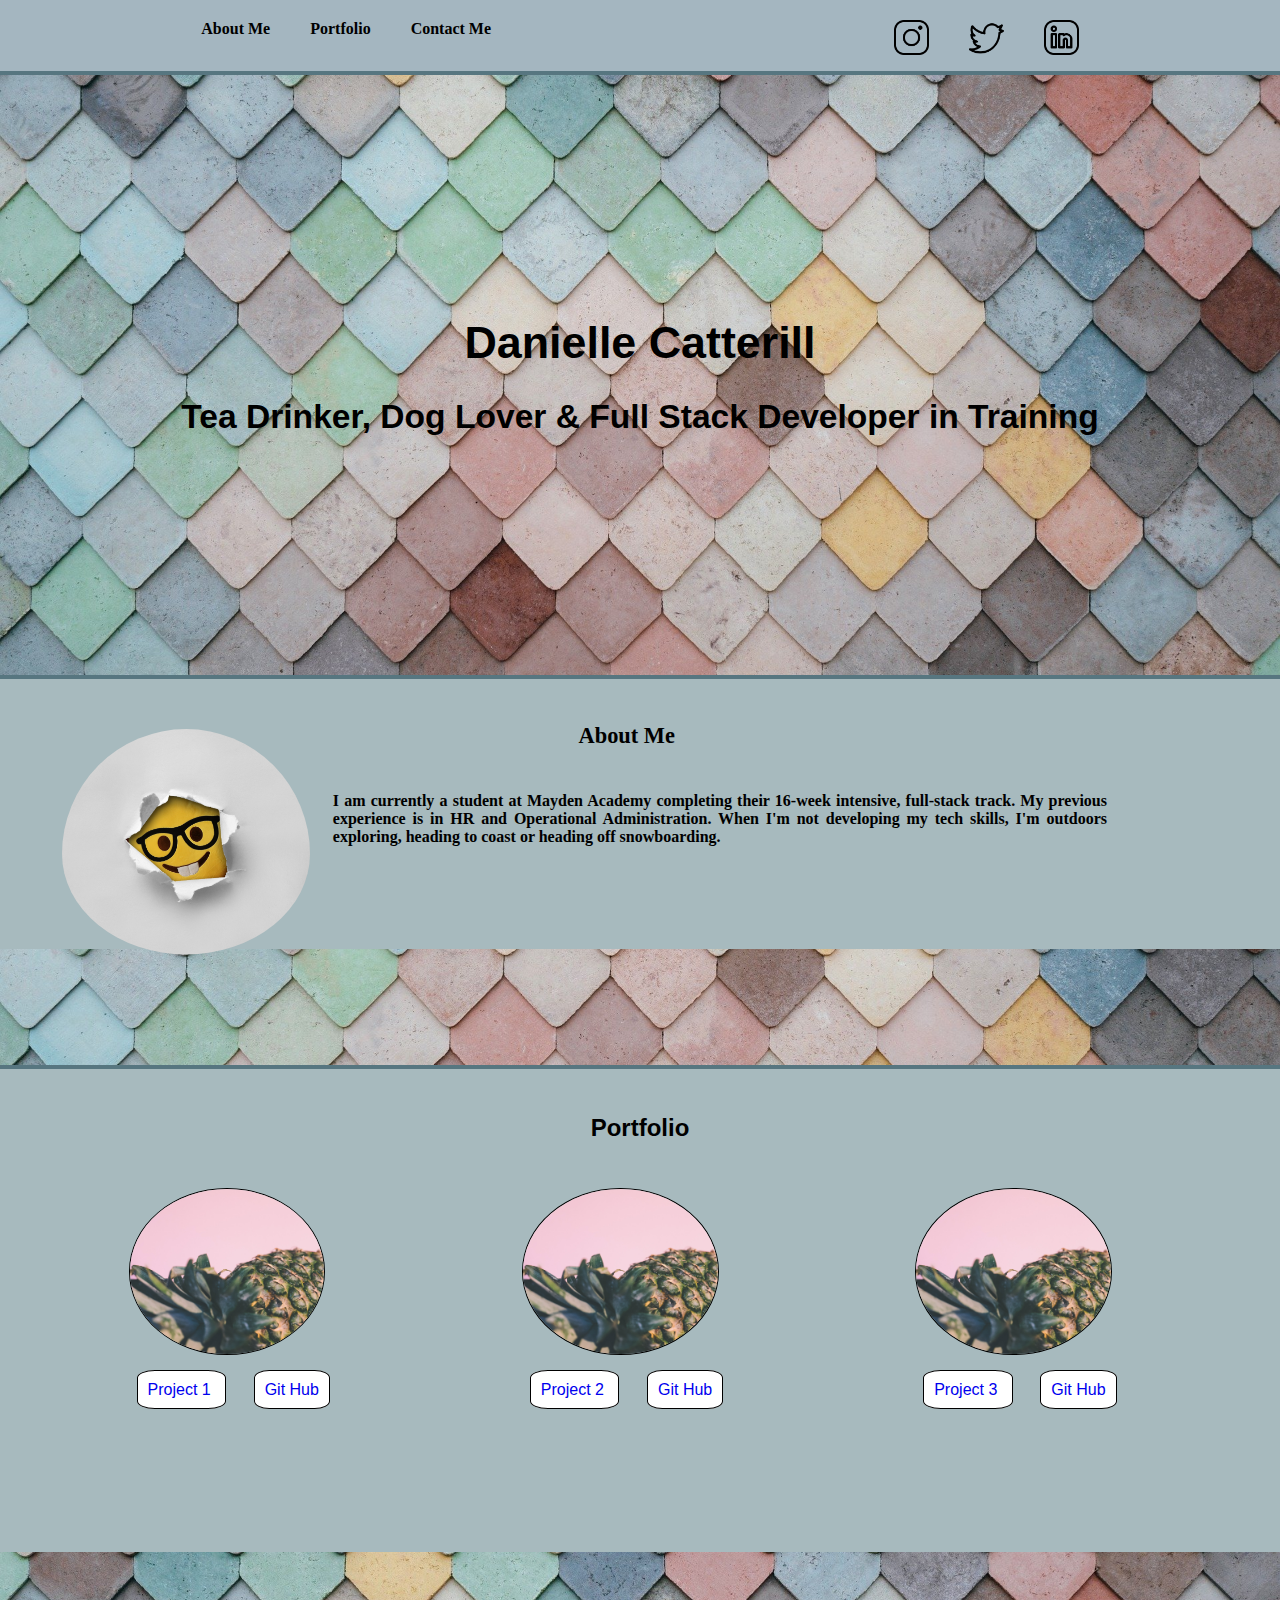
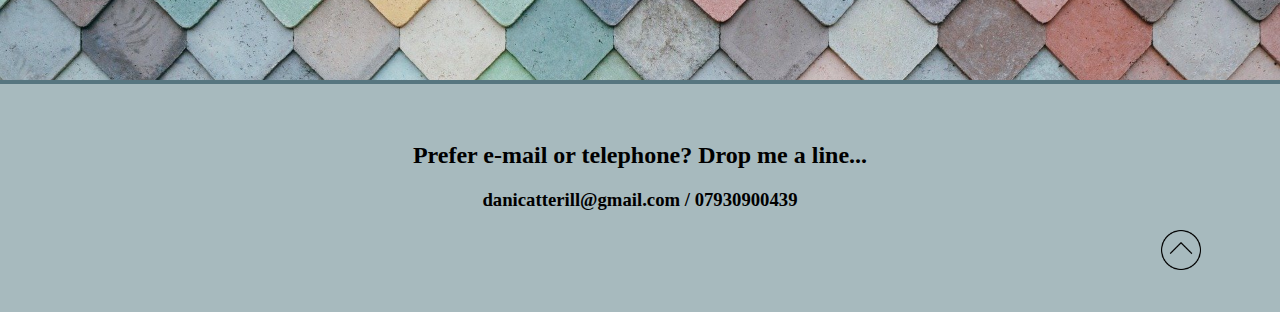
==== commit cfa552de: "Commited before adding additional CSS prefixer" ====
--- a/task-header.html
+++ b/task-header.html
@@ -4,6 +4,8 @@
 	<head>
 		<link rel="stylesheet" href="task-header.css">
 		<meta name="viewport" content="width=device-width, initial-scale=1.0"> 
+		
+	<title> Danielle Catterill's Portfolio </title>
 	</head>
 	
 	<body>
@@ -15,9 +17,9 @@
 			</div>
 			
 			<div class="social">
-				<a href="https://www.linkedin.com/in/danielle-catterill-013b9b75/"><img src="LinkedinLogo.png" img class="socialicons"></a>
-				<a href="https://twitter.com/StewardDando118"><img src="twitter.png" img class="socialicons"></a>
-				<a href="https://www.instagram.com/dando118/"><img src="instagram.png" img class="socialicons"></a>
+				<a href="https://www.linkedin.com/in/danielle-catterill-013b9b75/"><img src="LinkedinLogo.png" class="socialicons" alt="LinkedIn"></a>
+				<a href="https://twitter.com/StewardDando118"><img src="twitter.png" class="socialicons" alt="Twitter"></a>
+				<a href="https://www.instagram.com/dando118/"><img src="instagram.png" class="socialicons" alt="Instagram"></a>
 			</div>
 		</nav>
 		
@@ -29,45 +31,41 @@
 		</header>
 		
 		<section class="aboutme">
-				<div><img src="smiley-2055681_1920.jpg" img class="aboutmepic"></div>	
+				<div><img src="smiley-2055681_1920.jpg" class="aboutmepic" alt="Profile Picture"></div>	
 			<div class="aboutmetext">
 				<h2 id="myname">About Me</h2>
 				<p>I am currently a student at Mayden Academy completing their 16-week intensive, full-stack track. My previous experience is in HR and Operational Administration. When 					I'm not developing my tech skills, I'm outdoors exploring, heading to coast or heading off snowboarding. </p>
 			</div>	
 		</section>
 		
-		<section class="filler"></section>
-		
 		<section class="projectcontainer">
 			<h2 id=portfoliotitle> Portfolio </h2>
 			
 			<div class="allprojects">
 				<div class="project">
-					<div><img src="pineapple.jpg" img class="projectimage"/></div>
+					<div><img src="pineapple.jpg" class="projectimage" alt="Project 1 Image"/></div>
 					<a href="waiting.html"> Project 1 </a>
 					<a href="mergeconflicts.jpg"> Git Hub </a>
 				</div>
 			
 				<div class="project">
-					<div><img src="pineapple.jpg" img class="projectimage"/></div>
+					<div><img src="pineapple.jpg" class="projectimage" alt="Project 2 Image"/></div>
 					<a href="waiting.html"> Project 2 </a>
 					<a href="mergeconflicts.jpg"> Git Hub </a>
 				</div>
 			
 				<div class="project">
-					<div><img src="pineapple.jpg" img class="projectimage"/></div>
+					<div><img src="pineapple.jpg" class="projectimage" alt="Project 3 Image"/></div>
 					<a href="waiting.html">Project 3 </a>
 					<a href="mergeconflicts.jpg"> Git Hub </a>
 				</div>
 			</div>
 		</section>
 		
-		<section class="filler"></section>
-		
 		<section class="contactme"> 
 			<h2 id="contactdetails">Prefer e-mail or telephone? Drop me a line...</h2>
 			<h3> danicatterill@gmail.com / 07930900439 </h3>
-			<a href="#top"><img src="toparrow.png" class="back2top"/></a>
+			<a href="#top"><img src="toparrow.png" class="back2top" alt="Back to Top Button"/></a>
 		</section>
 	</body>
 </html>--- a/task-header.css
+++ b/task-header.css
@@ -16,6 +16,10 @@
 
 .firstnav {
 	display: flex;
+	display:-webkit-box;
+	display:-moz-box;
+	display:-ms-flexbox;
+	display:-webkit-flex;
 	flex-direction: row;
 	justify-content: space-around;
 	width: 100%;
@@ -27,6 +31,10 @@
 
 .infobar {
 	display: flex;
+	display:-webkit-box;
+	display:-moz-box;
+	display:-ms-flexbox;
+	display:-webkit-flex;
 	justify-content: space-around;
 }
 
@@ -69,6 +77,10 @@
 	background-position: center;
 	background-size: cover;
 	display: flex;
+	display:-webkit-box;
+	display:-moz-box;
+	display:-ms-flexbox;
+	display:-webkit-flex;
 	justify-content: center;
 	align-items: center;
 	text-align: center;
@@ -88,6 +100,10 @@
 @media only screen and (max-width:600px) {
 	.firstnav {
 		display: flex;
+		display:-webkit-box;
+		display:-moz-box;
+		display:-ms-flexbox;
+		display:-webkit-flex;
 		flex-direction: column;
 		align-items: center;
 		padding: 0;
@@ -159,7 +175,7 @@
 .projectcontainer {
 	border-top: 4px solid rgb(87, 118, 128);
 	width: 100%;
-	padding-bottom: 10%;
+	padding-bottom: 12%;
 	margin-top: 9%;
 	background-color: #a7babe;
 }
@@ -173,6 +189,10 @@
 
 .allprojects {
 	display: flex;
+	display:-webkit-box;
+	display:-moz-box;
+	display:-ms-flexbox;
+	display:-webkit-flex;
 	justify-content: flex-start;
 	margin-left: 50px;
 	margin-right: 50px;
@@ -203,6 +223,10 @@
 @media only screen and (max-width: 850px) {
 	.allprojects {
 		display: flex;
+		display:-webkit-box;
+		display:-moz-box;
+		display:-ms-flexbox;
+		display:-webkit-flex;
 		flex-direction: row;
 		flex-wrap: wrap;
 		margin-left: 19%;
@@ -246,15 +270,14 @@
 	margin-left: 90%;
 }
 
-
-
-
-
-
-
-	
-
-
-	
-
-
+/* End */
+
+
+
+
+	
+
+
+	
+
+
